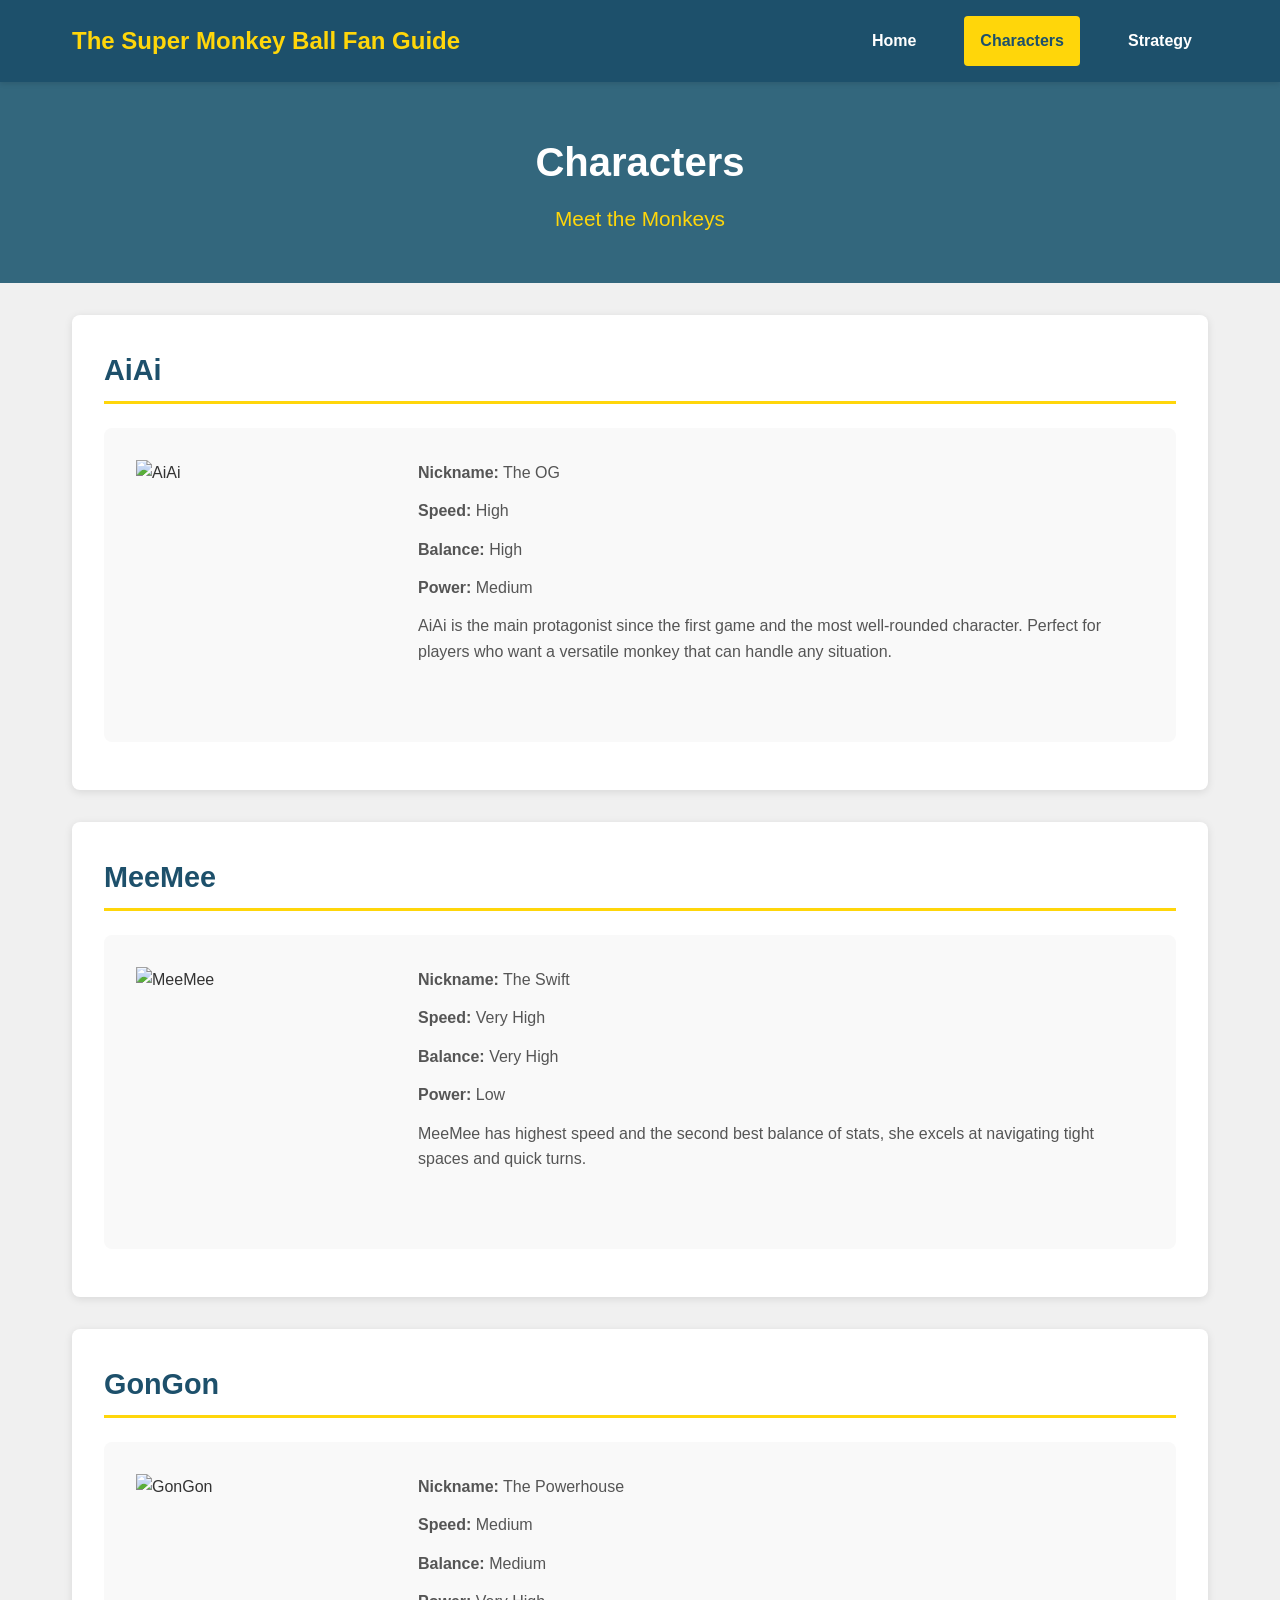
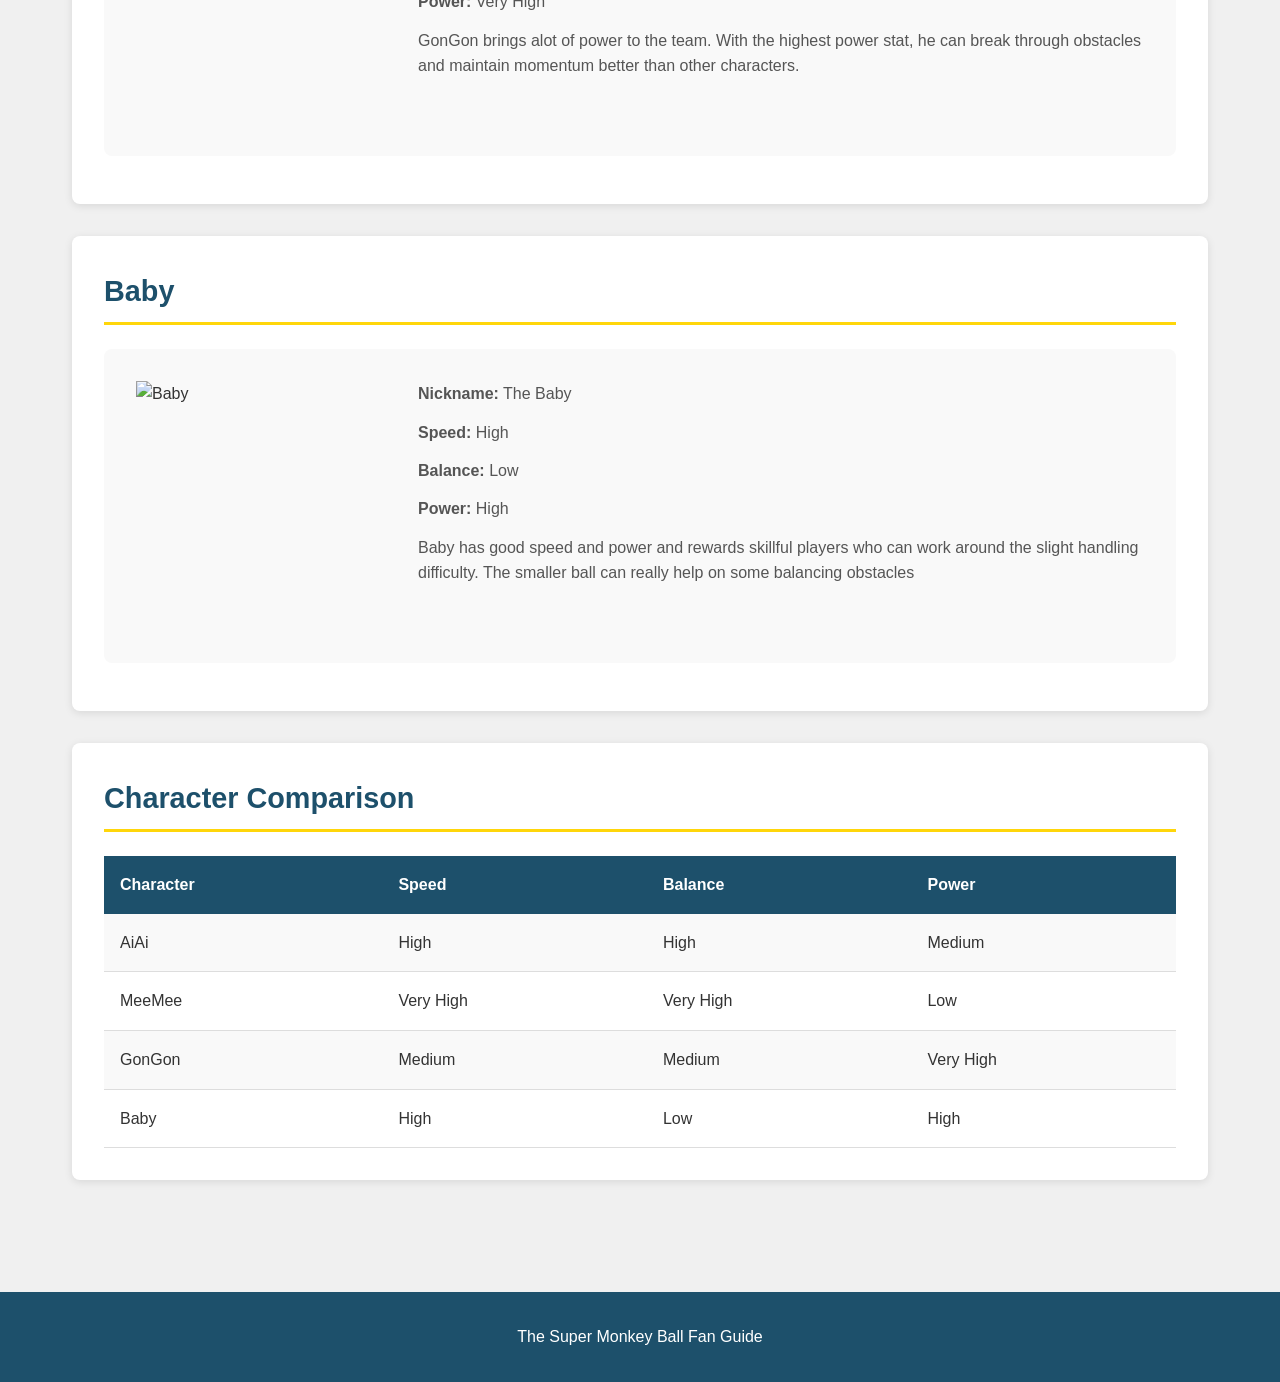
==== characters.html @ 5df1671c "big change" ====
<!DOCTYPE html>
<html lang="en">
<head>
    <meta charset="UTF-8">
    <meta name="viewport" content="width=device-width, initial-scale=1.0">
    <title>Characters - Super Monkey Ball Fan Page</title>
    <link rel="stylesheet" href="styles.css">
</head>

<body>
    <nav class="navbar">
        <div class="nav-container">
            <div class="logo">The Super Monkey Ball Fan Guide</div>
            <ul class="nav-links">
                <li><a href="index.html">Home</a></li>
                <li><a href="characters.html" class="active">Characters</a></li>
                <li><a href="strategy.html">Strategy</a></li>
            </ul>
        </div>
    </nav>

    <header>
        <h1>Characters</h1>
        <h2>Meet the Monkeys</h2>
    </header>

    <main class="container">
        <section>
            <h2>AiAi</h2>
            <div class="character-profile">
                <img src="https://bananapedia.wiki.gg/images/thumb/AiAiBR2024.webp/300px-AiAiBR2024.webp?881cb6" alt="AiAi">
                <div class="profile-text">
                    <p><b>Nickname:</b> The OG</p>
                    <p><b>Speed:</b> High</p>
                    <p><b>Balance:</b> High</p>
                    <p><b>Power:</b> Medium</p>
                    <p>AiAi is the main protagonist since the first game and the most well-rounded character. Perfect for players who want a versatile monkey that can handle any situation.</p>
                </div>
            </div>
        </section>

        <section>
            <h2>MeeMee</h2>
            <div class="character-profile">
                <img src="https://static.wikia.nocookie.net/supermonkeyball/images/f/f0/MeeMee_SMB3D-2.png/revision/latest?cb=20150226001448" alt="MeeMee">
                <div class="profile-text">
                    <p><b>Nickname:</b> The Swift</p>
                    <p><b>Speed:</b> Very High</p>
                    <p><b>Balance:</b> Very High</p>
                    <p><b>Power:</b> Low</p>
                    <p>MeeMee has highest speed and the second best balance of stats, she excels at navigating tight spaces and quick turns.</p>
                </div>
            </div>
        </section>

        <section>
            <h2>GonGon</h2>
            <div class="character-profile">
                <img src="https://bananapedia.wiki.gg/images/GonGonBR24.webp?f4a90c" alt="GonGon">
                <div class="profile-text">
                    <p><b>Nickname:</b> The Powerhouse</p>
                    <p><b>Speed:</b> Medium</p>
                    <p><b>Balance:</b> Medium</p>
                    <p><b>Power:</b> Very High</p>
                    <p>GonGon brings alot of power to the team. With the highest power stat, he can break through obstacles and maintain momentum better than other characters.</p>
                </div>
            </div>
        </section>

        <section>
            <h2>Baby</h2>
            <div class="character-profile">
                <img src="https://static.wikia.nocookie.net/supermonkeyball/images/1/16/7a7a2103befd8aefa815bb9f9ae39bff-1.png/revision/latest?cb=20230211093350" alt="Baby">
                <div class="profile-text">
                    <p><b>Nickname:</b> The Baby</p>
                    <p><b>Speed:</b> High</p>
                    <p><b>Balance:</b> Low</p>
                    <p><b>Power:</b> High</p>
                    <p>Baby has good speed and power and rewards skillful players who can work around the slight handling difficulty. The smaller ball can really help on some balancing obstacles</p>
                </div>
            </div>
        </section>

        <section>
            <h2>Character Comparison</h2>
            <table>
                <tr>
                    <th>Character</th>
                    <th>Speed</th>
                    <th>Balance</th>
                    <th>Power</th>
                </tr>
                <tr>
                    <td>AiAi</td>
                    <td>High</td>
                    <td>High</td>
                    <td>Medium</td>
                </tr>
                <tr>
                    <td>MeeMee</td>
                    <td>Very High</td>
                    <td>Very High</td>
                    <td>Low</td>
                </tr>
                <tr>
                    <td>GonGon</td>
                    <td>Medium</td>
                    <td>Medium</td>
                    <td>Very High</td>
                </tr>
                <tr>
                    <td>Baby</td>
                    <td>High</td>
                    <td>Low</td>
                    <td>High</td>
                </tr>
            </table>
        </section>
    </main>

    <footer>
        <p>The Super Monkey Ball Fan Guide</p>
    </footer>

</body>
</html>
---- styles.css ----
* {
    margin: 0;
    padding: 0;
    box-sizing: border-box;
}
 
body {
    font-family: Arial, sans-serif;
    background-color: #f0f0f0;
    color: #333;
    line-height: 1.6;
}
 
/* Navigation */
.navbar {
    background-color: #1d506b;
    padding: 1rem 0;
    position: sticky;
    top: 0;
    z-index: 1000;
    box-shadow: 0 2px 5px rgba(0, 0, 0, 0.1);
}
 
.nav-container {
    max-width: 1200px;
    margin: 0 auto;
    padding: 0 2rem;
    display: flex;
    justify-content: space-between;
    align-items: center;
}
 
.logo {
    font-size: 1.5rem;
    font-weight: bold;
    color: #ffd60a;
}
 
.nav-links {
    display: flex;
    list-style: none;
    gap: 2rem;
}
 
.nav-links a {
    color: white;
    text-decoration: none;
    font-weight: 600;
    padding: 0.75rem 1rem;
    border-radius: 4px;
    transition: all 0.3s ease;
    display: block;
}
 
.nav-links a:hover {
    background-color: #ffd60a;
    color: #1d506b;
    transform: translateY(-2px);
    box-shadow: 0 4px 8px rgba(0, 0, 0, 0.2);
}
 
.nav-links a.active {
    background-color: #ffd60a;
    color: #1d506b;
}
 
/* Header */
header {
    background-color: #33677d;
    color: white;
    padding: 3rem 2rem;
    text-align: center;
}
 
header img {
    width: 400px;
    height: 200px;
    object-fit: cover;
    margin-bottom: 2rem;
    border-radius: 8px;
}
 
header h1 {
    font-size: 2.5rem;
    margin-bottom: 0.5rem;
}
 
header h2 {
    font-size: 1.3rem;
    font-weight: normal;
    color: #ffd60a;
}
 
/* Container */
.container {
    max-width: 1200px;
    margin: 0 auto;
    padding: 2rem;
}
 
/* Sections */
section {
    background-color: white;
    margin-bottom: 2rem;
    padding: 2rem;
    border-radius: 8px;
    box-shadow: 0 2px 8px rgba(0, 0, 0, 0.1);
}
 
section h2 {
    color: #1d506b;
    margin-bottom: 1.5rem;
    font-size: 1.8rem;
    border-bottom: 3px solid #ffd60a;
    padding-bottom: 0.5rem;
}
 
section p {
    margin-bottom: 1rem;
    color: #555;
}
 
section ul {
    margin-left: 2rem;
    margin-bottom: 1rem;
}
 
section li {
    margin-bottom: 0.5rem;
    color: #555;
}
 
/* Links */
a {
    color: #1d506b;
    text-decoration: none;
    font-weight: 600;
}
 
a:hover {
    text-decoration: underline;
    color: #ff6b35;
}
 
/* Table */
table {
    width: 100%;
    border-collapse: collapse;
    margin-top: 1rem;
}
 
th {
    background-color: #1d506b;
    color: white;
    padding: 1rem;
    text-align: left;
}
 
td {
    padding: 1rem;
    border-bottom: 1px solid #ddd;
}
 
tr:nth-child(even) {
    background-color: #f9f9f9;
}
 
tr:hover {
    background-color: #f0f0f0;
}
 
/* Characters Grid */
.characters-grid {
    display: grid;
    grid-template-columns: repeat(auto-fit, minmax(200px, 1fr));
    gap: 2rem;
    margin-top: 2rem;
}
 
.character {
    text-align: center;
    background-color: white;
    padding: 1.5rem;
    border-radius: 8px;
    box-shadow: 0 2px 8px rgba(0, 0, 0, 0.1);
}
 
.character img {
    width: 100%;
    height: 200px;
    object-fit: contain;
    margin-bottom: 1rem;
}
 
.character h3 {
    color: #1d506b;
    margin-bottom: 0.5rem;
    font-size: 1.3rem;
}
 
.character p {
    color: #666;
    font-size: 0.9rem;
}
 
/* Character Profile */
.character-profile {
    display: flex;
    gap: 2rem;
    align-items: flex-start;
    background-color: #f9f9f9;
    padding: 2rem;
    border-radius: 8px;
    margin: 1rem 0;
}
 
.character-profile img {
    width: 250px;
    height: 250px;
    object-fit: contain;
    flex-shrink: 0;
}
 
.profile-text p {
    margin-bottom: 0.8rem;
    color: #555;
}
 
@media (max-width: 768px) {
    .character-profile {
        flex-direction: column;
        align-items: center;
        text-align: center;
    }
 
    .character-profile img {
        width: 200px;
        height: 200px;
    }
 
    header h1 {
        font-size: 1.8rem;
    }
 
    .nav-links {
        gap: 1rem;
    }
 
    .nav-links a {
        padding: 0.5rem 0.8rem;
        font-size: 0.9rem;
    }
 
    .characters-grid {
        grid-template-columns: repeat(auto-fit, minmax(150px, 1fr));
        gap: 1rem;
    }
}
 
/* Blockquote */
blockquote {
    background-color: #33677d;
    color: white;
    padding: 2rem;
    border-left: 5px solid #ffd60a;
    font-size: 1.3rem;
    font-style: italic;
    margin: 1rem 0;
    border-radius: 4px;
}
 
/* Strategy with Images */
.strat-image {
    display: flex;
    gap: 2rem;
    align-items: flex-start;
}
 
.strat-image img {
    width: 250px;
    height: 250px;
    object-fit: contain;
    flex-shrink: 0;
    border: 2px solid #1d506b;
    border-radius: 8px;
    transition: transform 0.3s ease, box-shadow 0.3s ease;
}
 
.strat-image img:hover {
    transform: scale(1.05);
    box-shadow: 0 4px 12px rgba(0, 0, 0, 0.15);
}
 
.strategy-text {
    flex: 1;
}
 
@media (max-width: 768px) {
    .strat-image {
        flex-direction: column;
        align-items: center;
        text-align: center;
    }
 
    .strat-image img {
        width: 200px;
        height: 200px;
    }
}
 
/* Footer */
footer {
    background-color: #1d506b;
    color: white;
    text-align: center;
    padding: 2rem;
    margin-top: 3rem;
}
 
footer p {
    margin: 0;
}
 
/* Poll Modal Styling */
.poll-modal {
    display: none;
    position: fixed;
    z-index: 2000;
    left: 0;
    top: 0;
    width: 100%;
    height: 100%;
    background-color: rgba(0, 0, 0, 0.5);
    justify-content: center;
    align-items: center;
}
 
.poll-content {
    background-color: white;
    padding: 2rem;
    border-radius: 12px;
    box-shadow: 0 8px 32px rgba(0, 0, 0, 0.2);
    max-width: 400px;
    width: 90%;
    position: relative;
}
 
.close-poll {
    position: absolute;
    top: 1rem;
    right: 1rem;
    background: none;
    border: none;
    font-size: 1.5rem;
    cursor: pointer;
    color: #999;
    transition: color 0.3s ease;
}
 
.close-poll:hover {
    color: #333;
}
 
.poll-content h3 {
    color: #1d506b;
    margin-bottom: 0.5rem;
    font-size: 1.5rem;
}
 
.poll-content p {
    color: #666;
    margin-bottom: 1.5rem;
}
 
.poll-options {
    display: flex;
    flex-direction: column;
    gap: 1rem;
    margin-bottom: 1.5rem;
}
 
.poll-btn {
    background-color: #f0f0f0;
    border: 2px solid #ddd;
    padding: 1rem;
    border-radius: 8px;
    cursor: pointer;
    display: flex;
    justify-content: space-between;
    align-items: center;
    transition: all 0.3s ease;
    font-weight: 600;
    color: #1d506b;
}
 
.poll-btn:hover {
    background-color: #ffd60a;
    border-color: #1d506b;
    transform: scale(1.02);
}
 
.vote-count {
    background-color: #1d506b;
    color: white;
    padding: 0.3rem 0.8rem;
    border-radius: 20px;
    font-size: 0.9rem;
}
 
.total-votes {
    text-align: center;
    color: #1d506b;
    font-weight: 600;
    font-size: 1.1rem;
}
 
.thank-you-message {
    text-align: center;
    padding: 1.5rem;
    background-color: #f0f0f0;
    border-radius: 8px;
    margin: 1rem 0;
}
 
.thank-you-message p {
    color: #1d506b;
    font-weight: 600;
    font-size: 1.1rem;
    margin: 0;
}
 
/*hover effects */
section {
    transition: transform 0.3s ease, box-shadow 0.3s ease;
}
 
section:hover {
    transform: translateY(-5px);
    box-shadow: 0 4px 16px rgba(0, 0, 0, 0.15);
}
 
.character:hover {
    transform: scale(1.05);
    box-shadow: 0 6px 16px rgba(0, 0, 0, 0.2);
}
 
.character-profile:hover {
    box-shadow: 0 6px 16px rgba(0, 0, 0, 0.15);
}
 
a:active {
    transform: scale(0.98);
}
 
/* Smooth page fade in */
@keyframes fadeIn {
    from {
        opacity: 0;
    }
    to {
        opacity: 1;
    }
}
 
section {
    animation: fadeIn 1s ease-out;
    opacity: 0;
    animation-fill-mode: forwards;
}
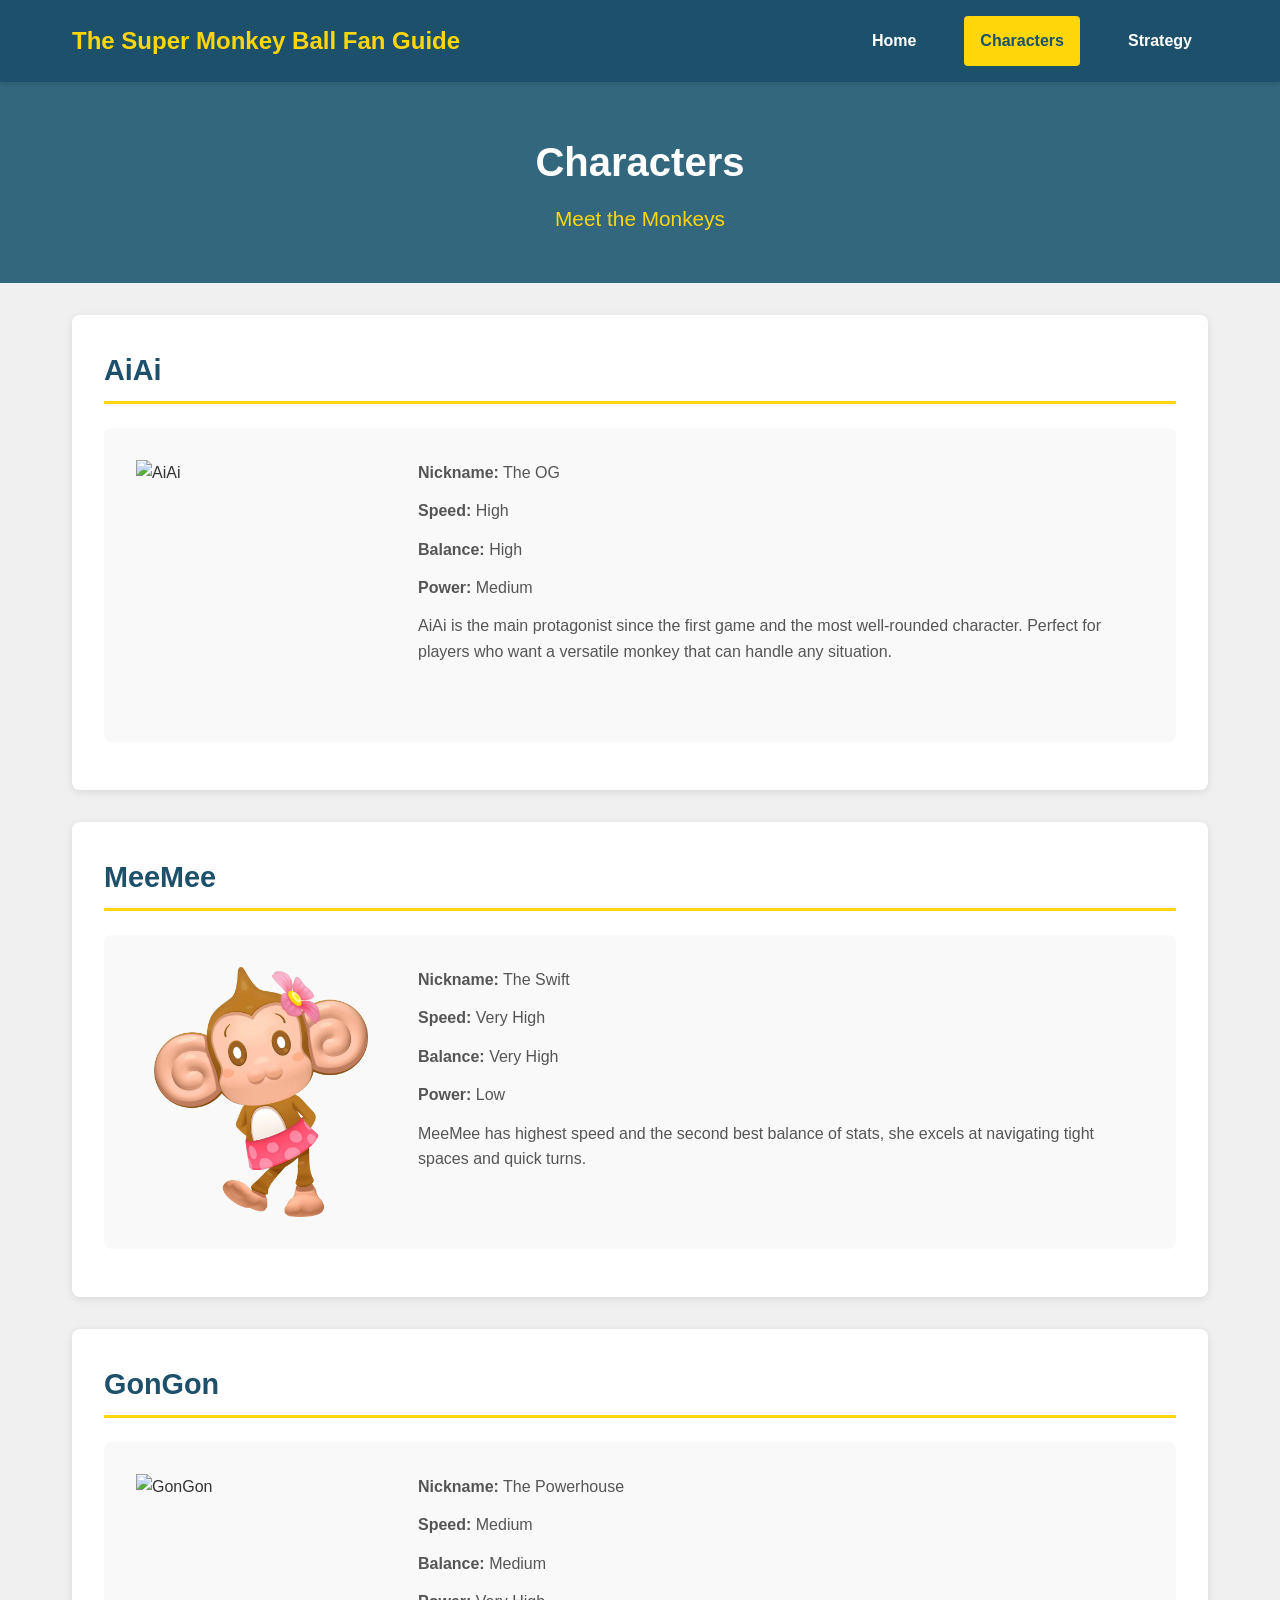
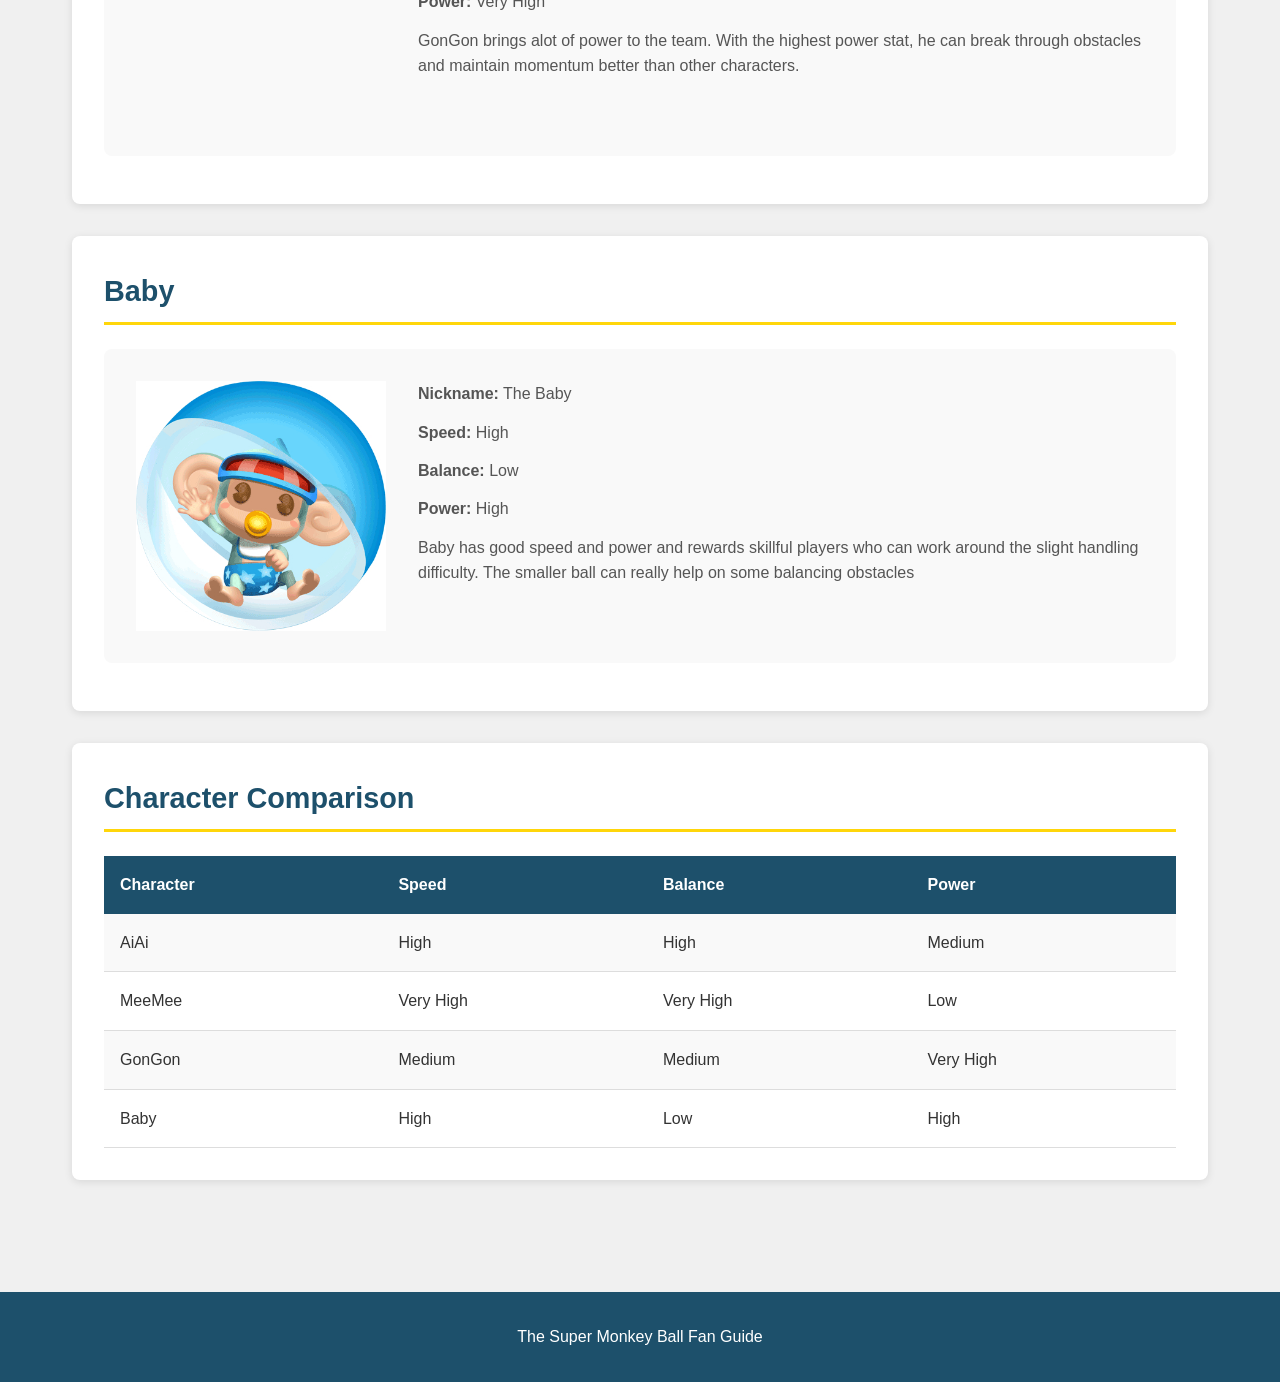
==== commit 4da21075: "bingo" ====
--- a/characters.html
+++ b/characters.html
@@ -42,7 +42,7 @@
         <section>
             <h2>MeeMee</h2>
             <div class="character-profile">
-                <img src="https://static.wikia.nocookie.net/supermonkeyball/images/f/f0/MeeMee_SMB3D-2.png/revision/latest?cb=20150226001448" alt="MeeMee">
+                <img src="Images/MeeMee_SMB3D-2.webp" alt="MeeMee">
                 <div class="profile-text">
                     <p><b>Nickname:</b> The Swift</p>
                     <p><b>Speed:</b> Very High</p>
@@ -70,7 +70,7 @@
         <section>
             <h2>Baby</h2>
             <div class="character-profile">
-                <img src="https://static.wikia.nocookie.net/supermonkeyball/images/1/16/7a7a2103befd8aefa815bb9f9ae39bff-1.png/revision/latest?cb=20230211093350" alt="Baby">
+                <img src="Images/Baby.jpg" alt="Baby">
                 <div class="profile-text">
                     <p><b>Nickname:</b> The Baby</p>
                     <p><b>Speed:</b> High</p>
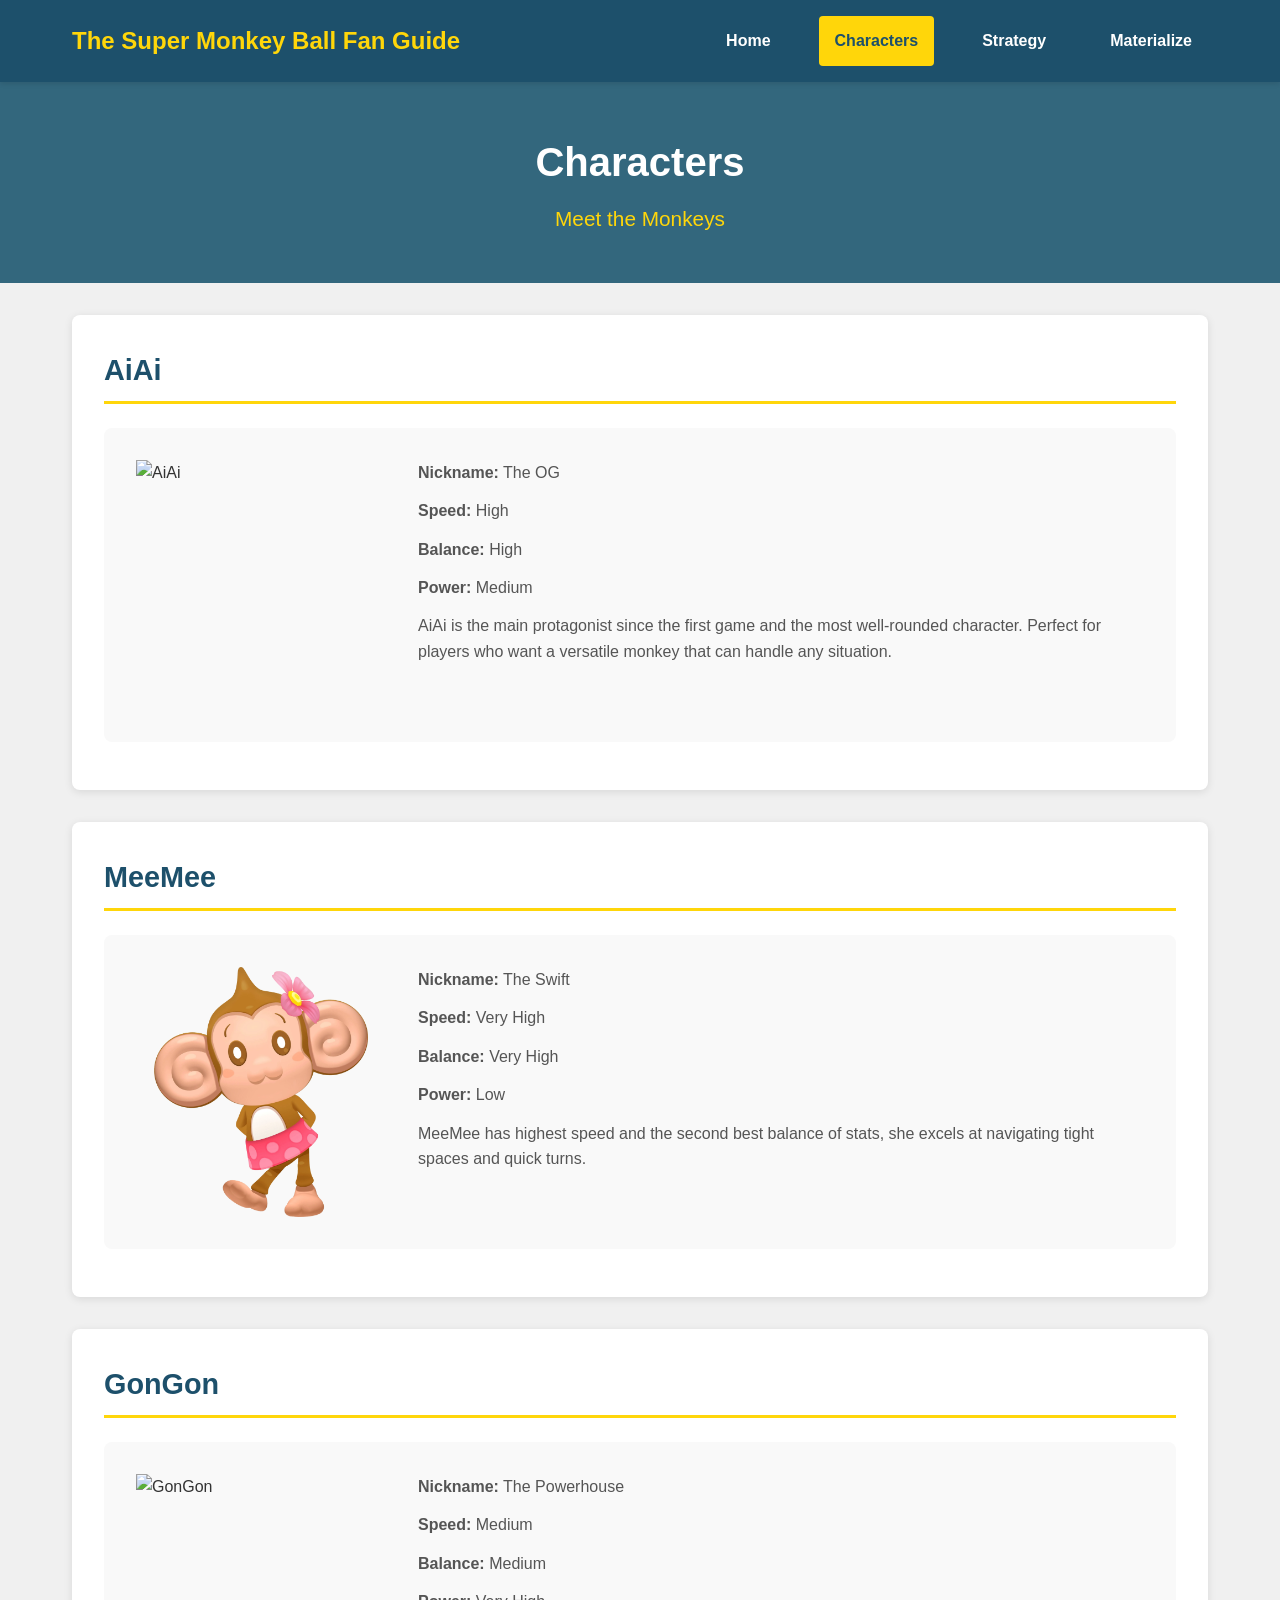
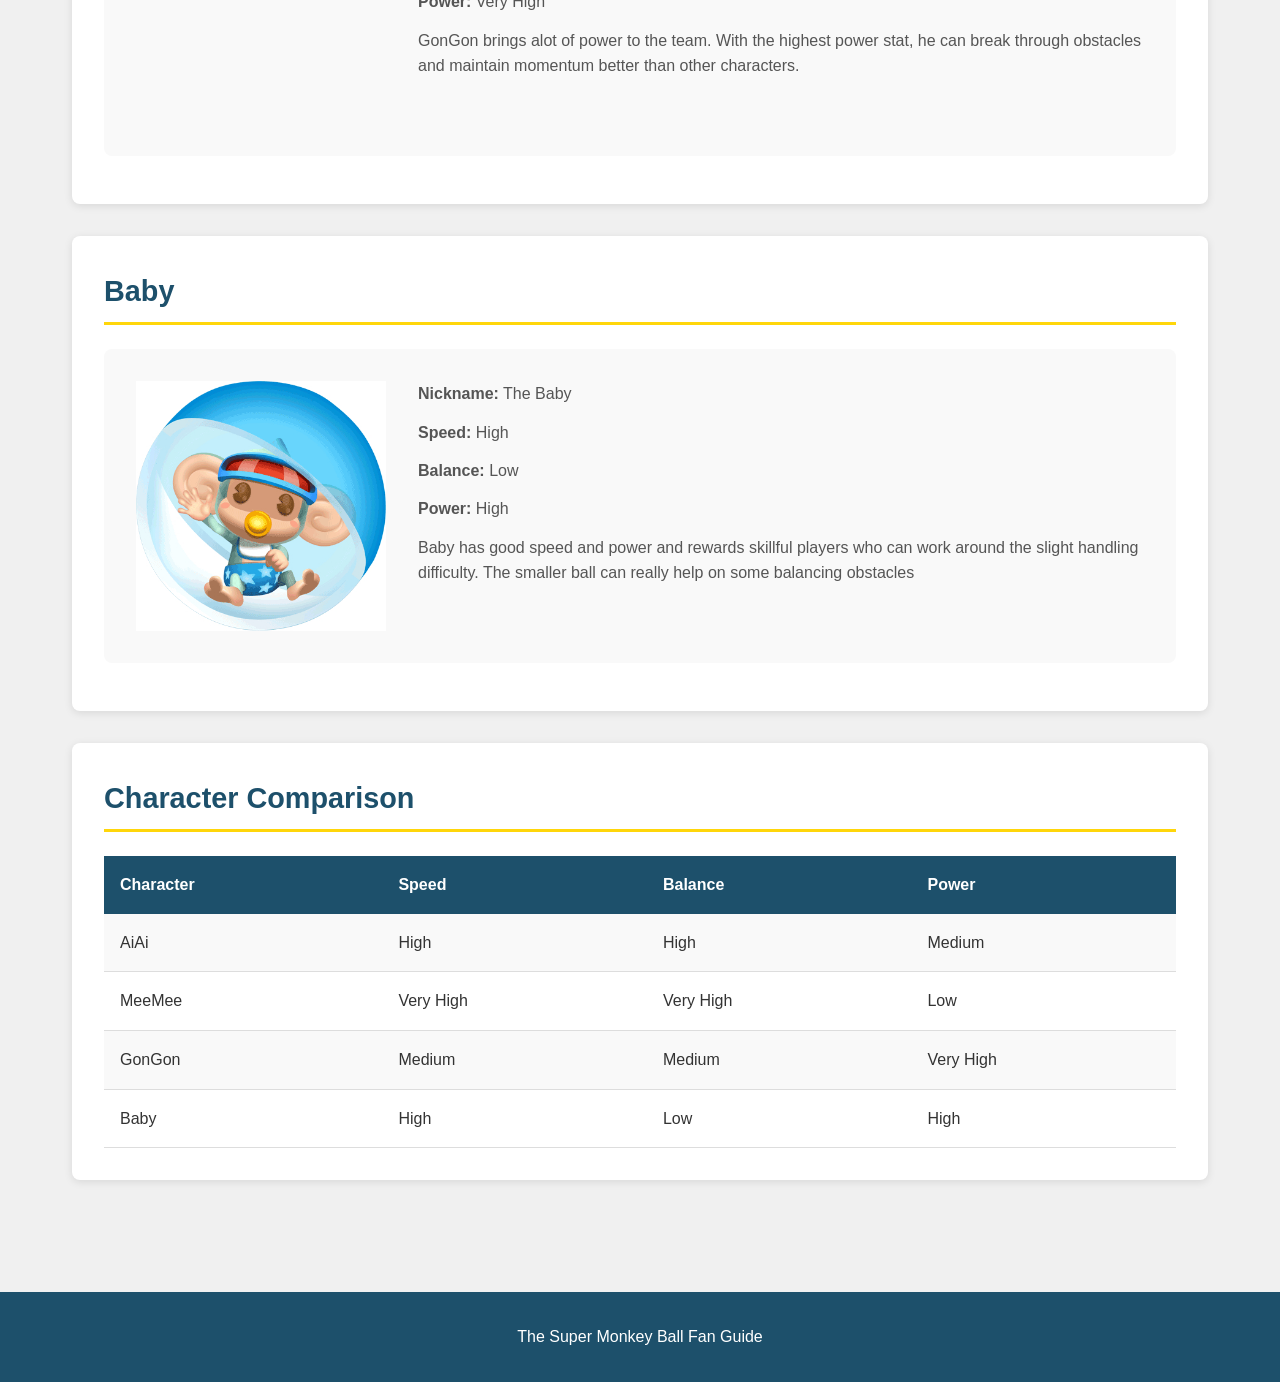
==== commit 3c308c8c: "awda" ====
--- a/characters.html
+++ b/characters.html
@@ -15,6 +15,7 @@
                 <li><a href="index.html">Home</a></li>
                 <li><a href="characters.html" class="active">Characters</a></li>
                 <li><a href="strategy.html">Strategy</a></li>
+                <li><a href="materialize.html">Materialize</a></li>
             </ul>
         </div>
     </nav>
